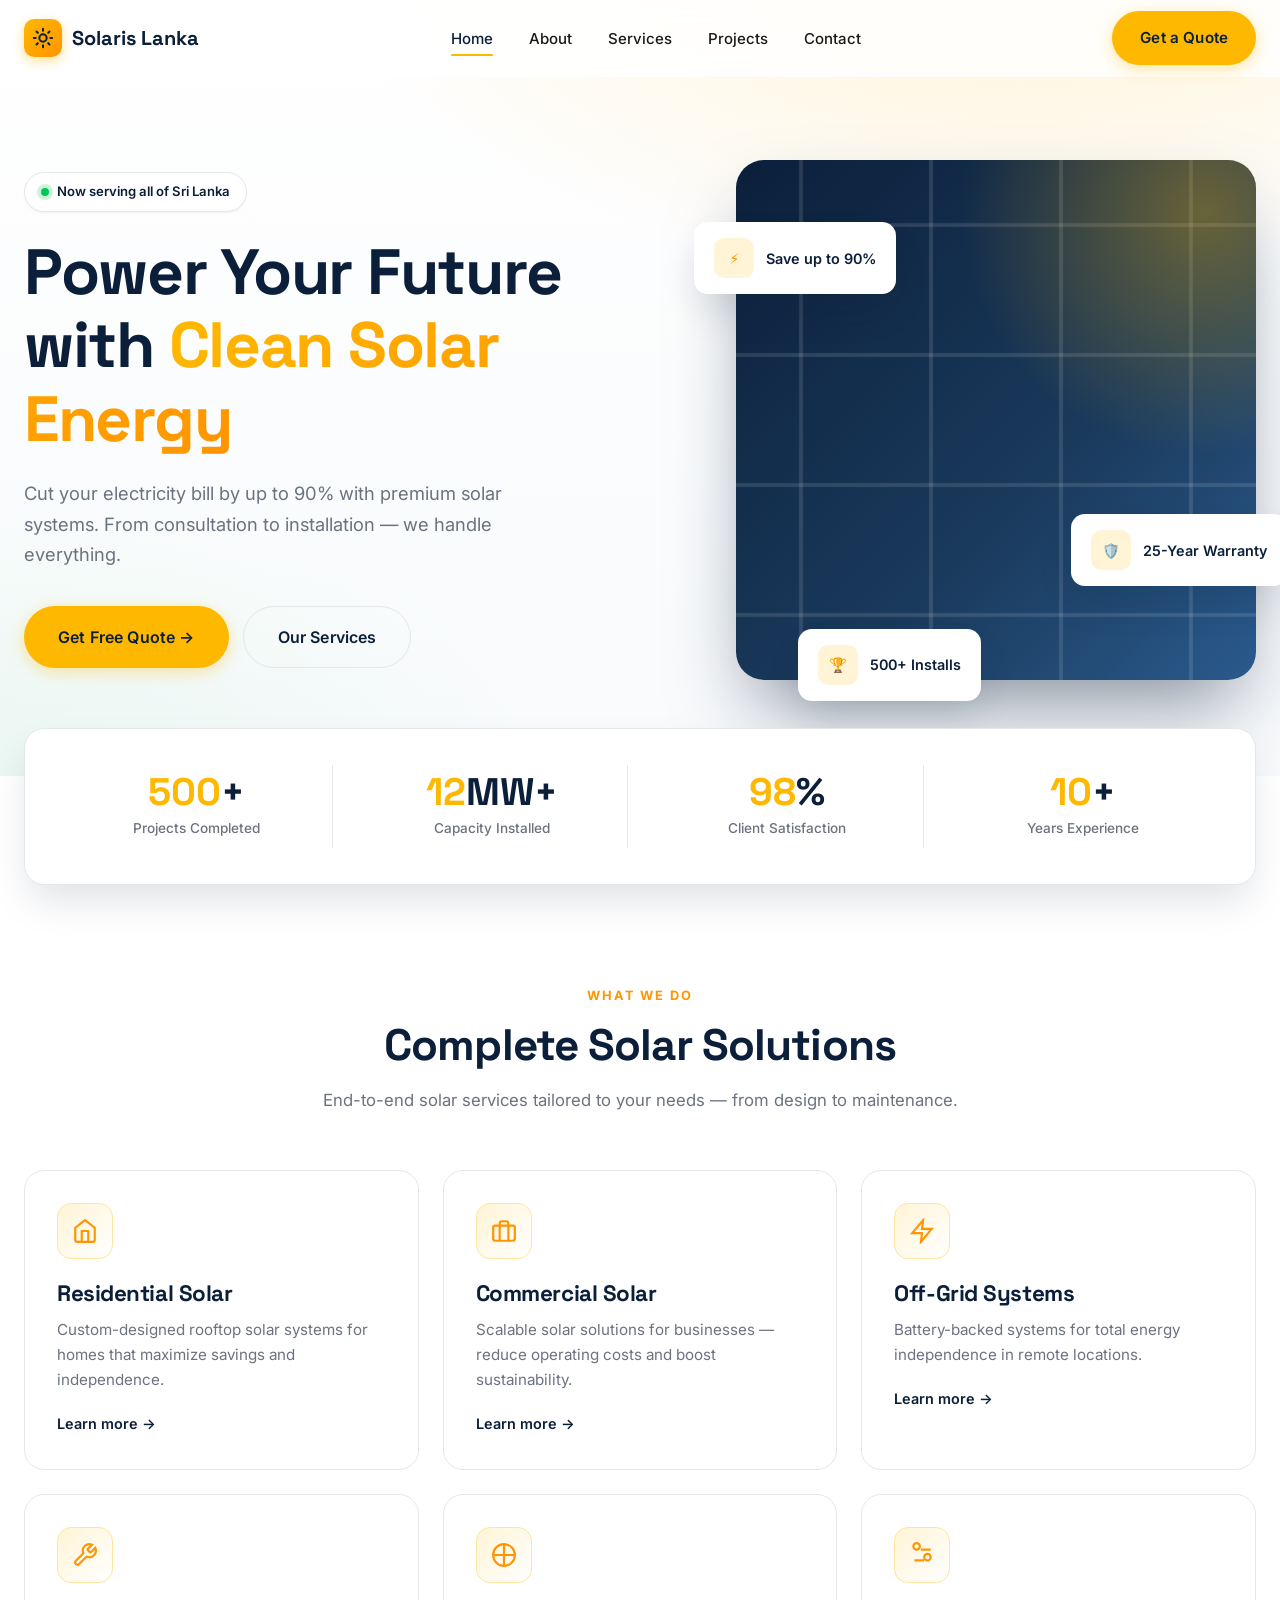
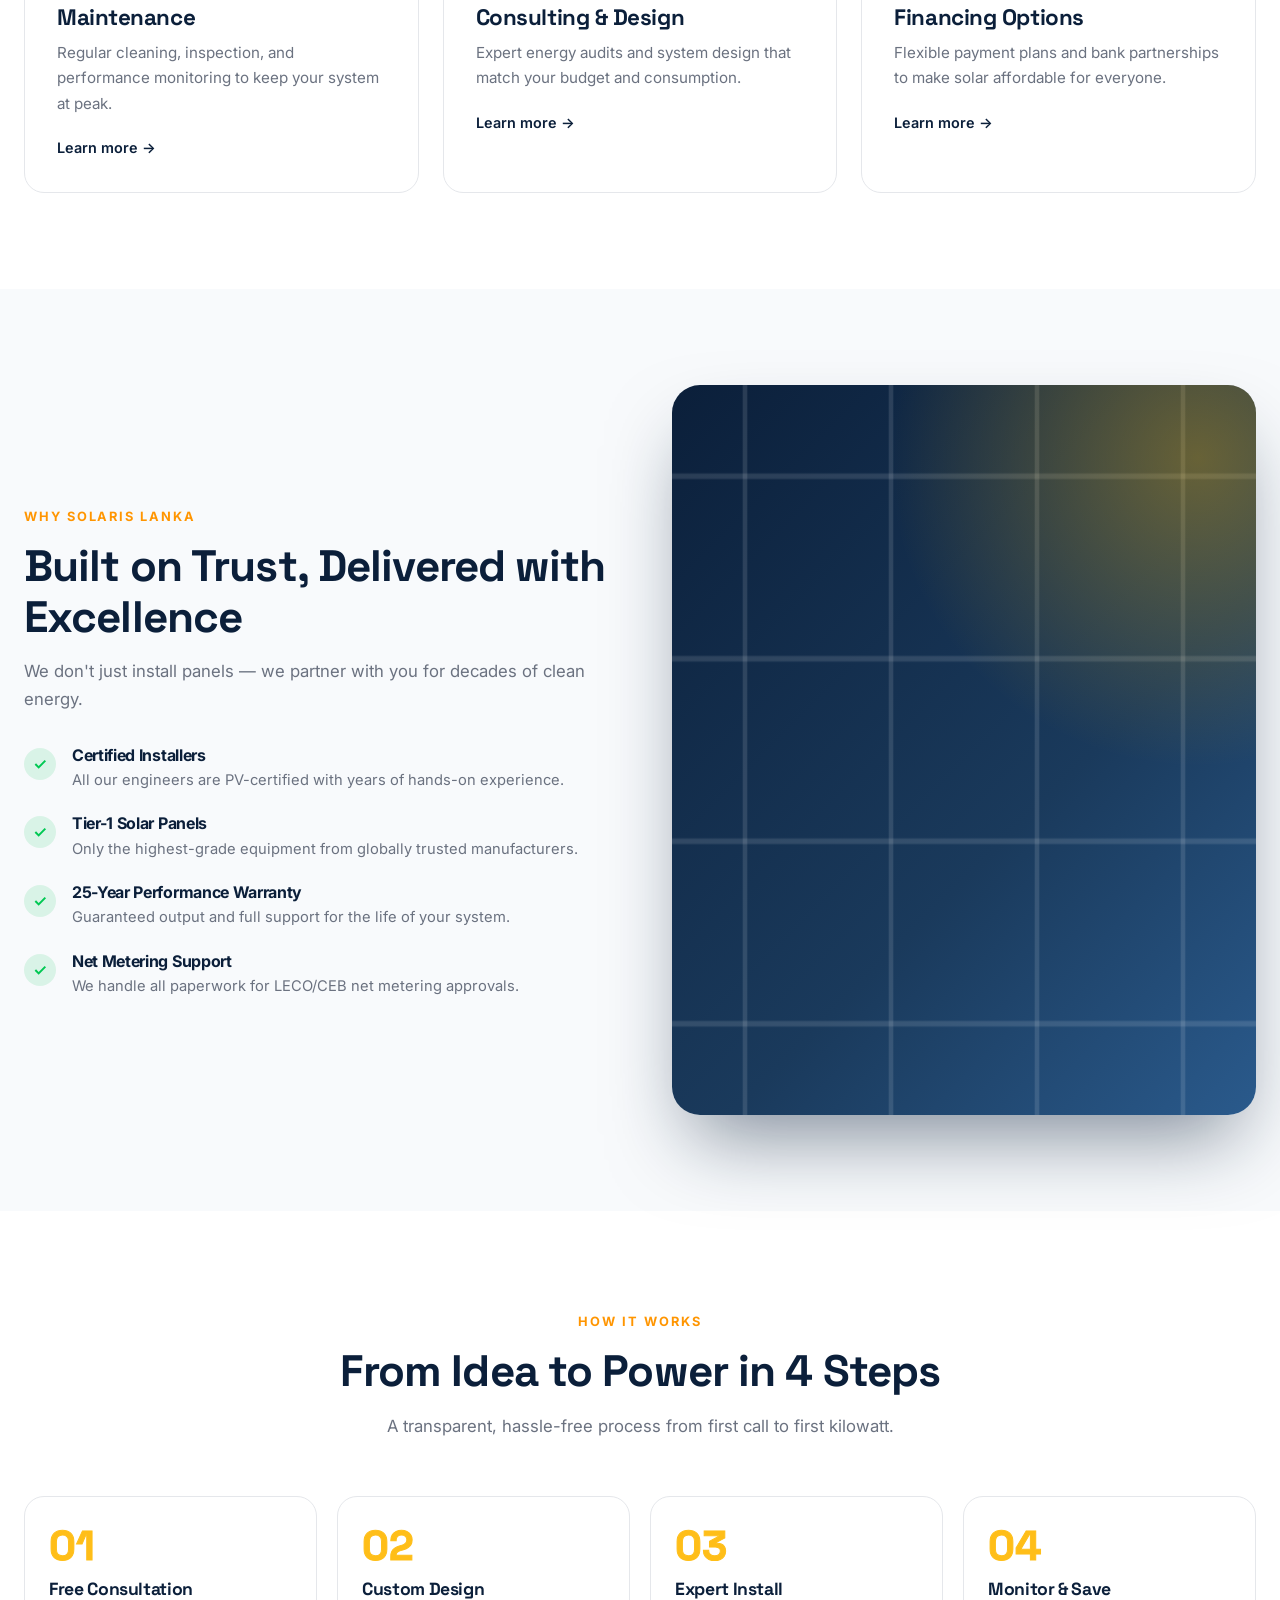
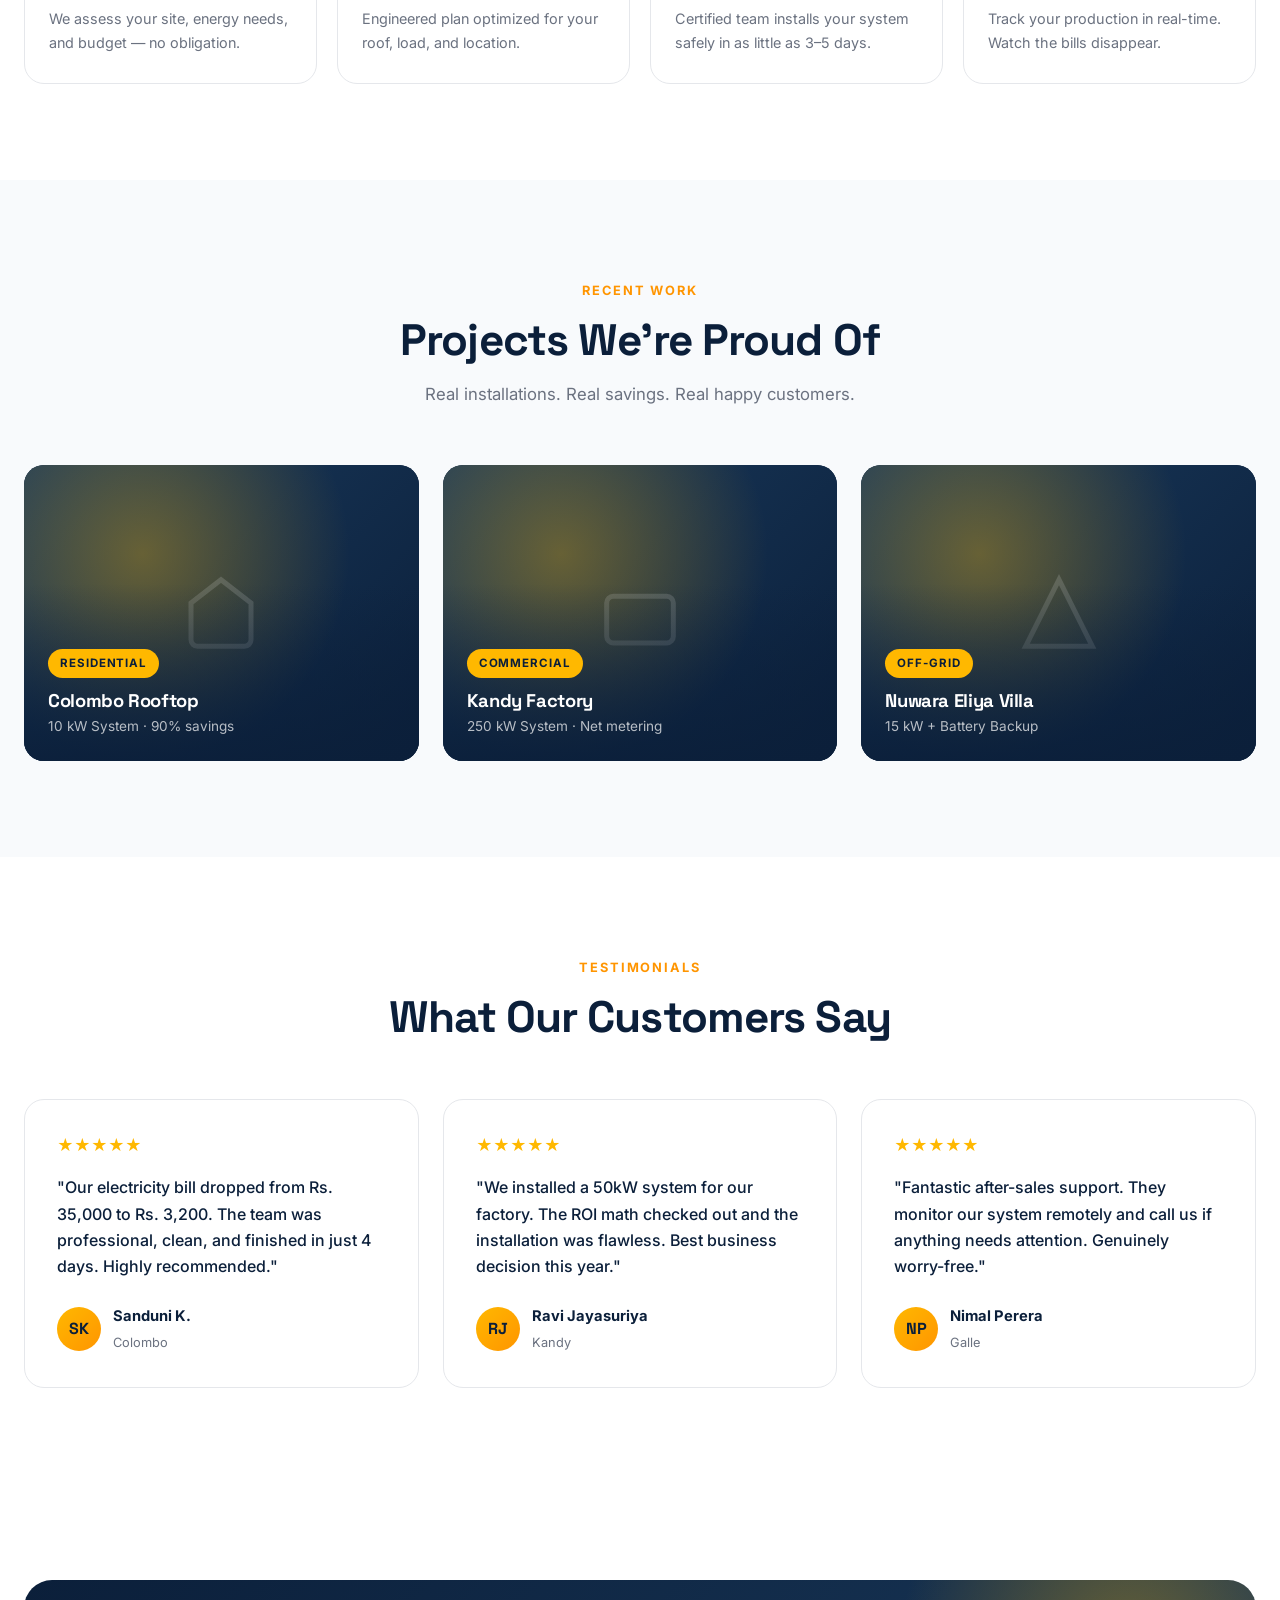
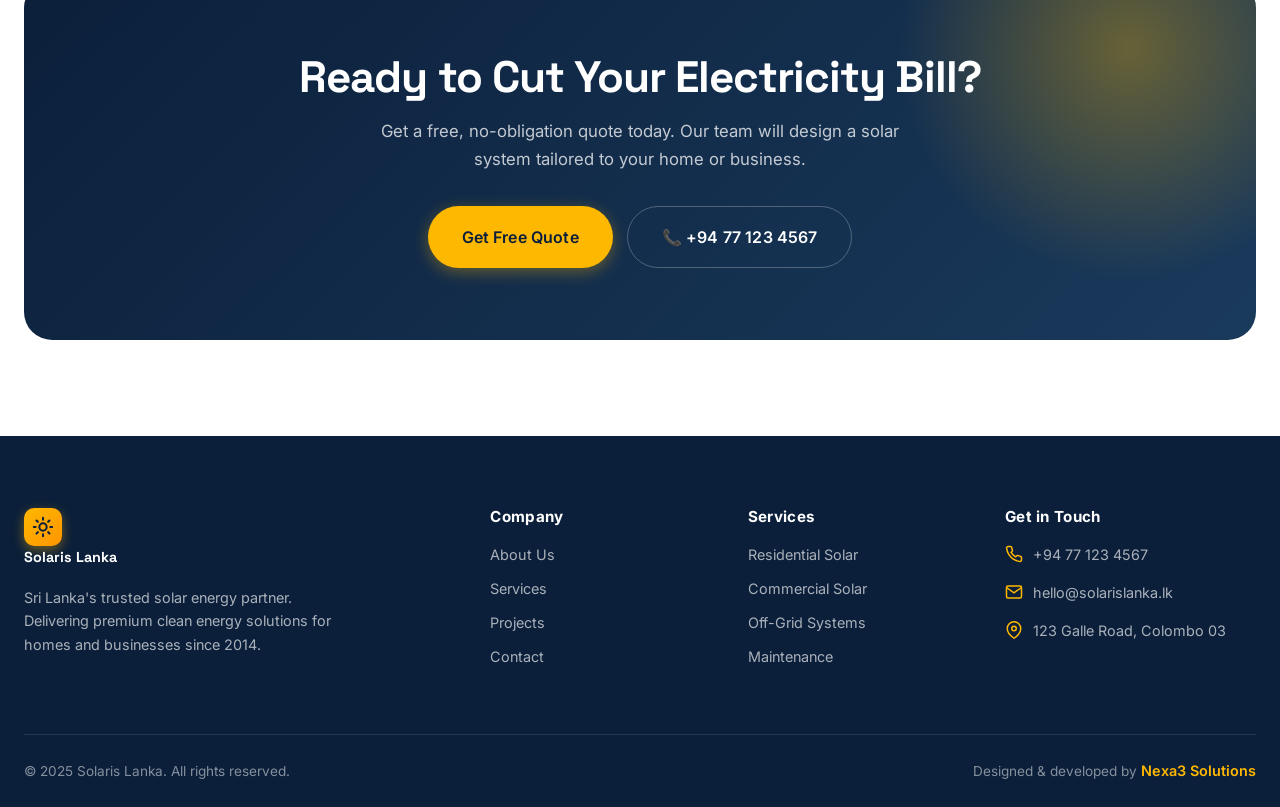
==== index.html @ 25c6c263 "Solar company website - Nexa3 Solutions" ====
<!DOCTYPE html>
<html lang="en">
<head>
  <meta charset="UTF-8" />
  <meta name="viewport" content="width=device-width, initial-scale=1.0" />
  <title>Solaris Lanka — Power Your Future with Solar Energy</title>
  <meta name="description" content="Sri Lanka's trusted solar energy partner. Premium solar installations for homes and businesses." />
  <link rel="preconnect" href="https://fonts.googleapis.com">
  <link rel="preconnect" href="https://fonts.gstatic.com" crossorigin>
  <link href="https://fonts.googleapis.com/css2?family=Inter:wght@400;500;600;700&family=Space+Grotesk:wght@500;600;700&display=swap" rel="stylesheet">
  <link rel="stylesheet" href="assets/style.css" />
</head>
<body>

<!-- ===== HEADER ===== -->
<header class="header">
  <div class="container nav">
    <a href="index.html" class="logo">
      <span class="logo-mark">
        <svg viewBox="0 0 24 24" fill="none" stroke="currentColor" stroke-width="2.2" stroke-linecap="round"><circle cx="12" cy="12" r="4"/><path d="M12 2v2M12 20v2M4.93 4.93l1.41 1.41M17.66 17.66l1.41 1.41M2 12h2M20 12h2M4.93 19.07l1.41-1.41M17.66 6.34l1.41-1.41"/></svg>
      </span>
      Solaris Lanka
    </a>
    <ul class="nav-links">
      <li><a href="index.html" class="active">Home</a></li>
      <li><a href="about.html">About</a></li>
      <li><a href="services.html">Services</a></li>
      <li><a href="projects.html">Projects</a></li>
      <li><a href="contact.html">Contact</a></li>
    </ul>
    <div class="nav-cta">
      <a href="contact.html" class="btn btn-primary">Get a Quote</a>
      <button class="menu-toggle" aria-label="Menu"><span></span></button>
    </div>
  </div>
</header>

<!-- ===== HERO ===== -->
<section class="hero">
  <div class="container hero-grid">
    <div>
      <div class="hero-badge"><span class="dot"></span> Now serving all of Sri Lanka</div>
      <h1>Power Your Future with <span class="highlight">Clean Solar Energy</span></h1>
      <p class="lead">Cut your electricity bill by up to 90% with premium solar systems. From consultation to installation — we handle everything.</p>
      <div class="hero-actions">
        <a href="contact.html" class="btn btn-primary btn-lg">Get Free Quote →</a>
        <a href="services.html" class="btn btn-outline btn-lg">Our Services</a>
      </div>
    </div>
    <div class="hero-visual">
      <div class="solar-panel"></div>
      <div class="hero-float hero-float-1">
        <div class="icon">⚡</div>
        <div>Save up to 90%</div>
      </div>
      <div class="hero-float hero-float-2">
        <div class="icon">🛡️</div>
        <div>25-Year Warranty</div>
      </div>
      <div class="hero-float hero-float-3">
        <div class="icon">🏆</div>
        <div>500+ Installs</div>
      </div>
    </div>
  </div>
</section>

<!-- ===== STATS ===== -->
<section class="container">
  <div class="stats-strip">
    <div class="stat"><div class="stat-num"><span data-count="500">0</span>+</div><div class="stat-label">Projects Completed</div></div>
    <div class="stat"><div class="stat-num"><span data-count="12">0</span>MW+</div><div class="stat-label">Capacity Installed</div></div>
    <div class="stat"><div class="stat-num"><span data-count="98">0</span>%</div><div class="stat-label">Client Satisfaction</div></div>
    <div class="stat"><div class="stat-num"><span data-count="10">0</span>+</div><div class="stat-label">Years Experience</div></div>
  </div>
</section>

<!-- ===== SERVICES ===== -->
<section class="section">
  <div class="container">
    <div class="section-head reveal">
      <div class="eyebrow">What We Do</div>
      <h2>Complete Solar Solutions</h2>
      <p>End-to-end solar services tailored to your needs — from design to maintenance.</p>
    </div>
    <div class="grid-3">
      <div class="card reveal">
        <div class="card-icon"><svg viewBox="0 0 24 24" fill="none" stroke="currentColor" stroke-width="2"><path d="M3 9l9-7 9 7v11a2 2 0 01-2 2H5a2 2 0 01-2-2z"/><path d="M9 22V12h6v10"/></svg></div>
        <h3>Residential Solar</h3>
        <p>Custom-designed rooftop solar systems for homes that maximize savings and independence.</p>
        <a href="services.html" class="card-link">Learn more →</a>
      </div>
      <div class="card reveal">
        <div class="card-icon"><svg viewBox="0 0 24 24" fill="none" stroke="currentColor" stroke-width="2"><rect x="2" y="7" width="20" height="14" rx="2"/><path d="M16 21V5a2 2 0 00-2-2h-4a2 2 0 00-2 2v16"/></svg></div>
        <h3>Commercial Solar</h3>
        <p>Scalable solar solutions for businesses — reduce operating costs and boost sustainability.</p>
        <a href="services.html" class="card-link">Learn more →</a>
      </div>
      <div class="card reveal">
        <div class="card-icon"><svg viewBox="0 0 24 24" fill="none" stroke="currentColor" stroke-width="2"><path d="M13 2L3 14h9l-1 8 10-12h-9l1-8z"/></svg></div>
        <h3>Off-Grid Systems</h3>
        <p>Battery-backed systems for total energy independence in remote locations.</p>
        <a href="services.html" class="card-link">Learn more →</a>
      </div>
      <div class="card reveal">
        <div class="card-icon"><svg viewBox="0 0 24 24" fill="none" stroke="currentColor" stroke-width="2"><path d="M14.7 6.3a1 1 0 000 1.4l1.6 1.6a1 1 0 001.4 0l3.77-3.77a6 6 0 01-7.94 7.94l-6.91 6.91a2.12 2.12 0 01-3-3l6.91-6.91a6 6 0 017.94-7.94l-3.76 3.76z"/></svg></div>
        <h3>Maintenance</h3>
        <p>Regular cleaning, inspection, and performance monitoring to keep your system at peak.</p>
        <a href="services.html" class="card-link">Learn more →</a>
      </div>
      <div class="card reveal">
        <div class="card-icon"><svg viewBox="0 0 24 24" fill="none" stroke="currentColor" stroke-width="2"><path d="M12 2v20M2 12h20"/><circle cx="12" cy="12" r="10"/></svg></div>
        <h3>Consulting & Design</h3>
        <p>Expert energy audits and system design that match your budget and consumption.</p>
        <a href="services.html" class="card-link">Learn more →</a>
      </div>
      <div class="card reveal">
        <div class="card-icon"><svg viewBox="0 0 24 24" fill="none" stroke="currentColor" stroke-width="2"><path d="M20 7h-9M14 17H5M17 17a3 3 0 100-6 3 3 0 000 6zM7 7a3 3 0 100-6 3 3 0 000 6z"/></svg></div>
        <h3>Financing Options</h3>
        <p>Flexible payment plans and bank partnerships to make solar affordable for everyone.</p>
        <a href="contact.html" class="card-link">Learn more →</a>
      </div>
    </div>
  </div>
</section>

<!-- ===== WHY US ===== -->
<section class="section section-alt">
  <div class="container feature-split">
    <div class="reveal">
      <div class="eyebrow">Why Solaris Lanka</div>
      <h2>Built on Trust, Delivered with Excellence</h2>
      <p style="margin-top:16px; font-size:1.05rem;">We don't just install panels — we partner with you for decades of clean energy.</p>
      <div class="feature-list">
        <div class="feature-item">
          <div class="feature-check"><svg viewBox="0 0 24 24" fill="none" stroke="currentColor" stroke-width="3"><path d="M5 12l5 5L20 7"/></svg></div>
          <div><h4>Certified Installers</h4><p>All our engineers are PV-certified with years of hands-on experience.</p></div>
        </div>
        <div class="feature-item">
          <div class="feature-check"><svg viewBox="0 0 24 24" fill="none" stroke="currentColor" stroke-width="3"><path d="M5 12l5 5L20 7"/></svg></div>
          <div><h4>Tier-1 Solar Panels</h4><p>Only the highest-grade equipment from globally trusted manufacturers.</p></div>
        </div>
        <div class="feature-item">
          <div class="feature-check"><svg viewBox="0 0 24 24" fill="none" stroke="currentColor" stroke-width="3"><path d="M5 12l5 5L20 7"/></svg></div>
          <div><h4>25-Year Performance Warranty</h4><p>Guaranteed output and full support for the life of your system.</p></div>
        </div>
        <div class="feature-item">
          <div class="feature-check"><svg viewBox="0 0 24 24" fill="none" stroke="currentColor" stroke-width="3"><path d="M5 12l5 5L20 7"/></svg></div>
          <div><h4>Net Metering Support</h4><p>We handle all paperwork for LECO/CEB net metering approvals.</p></div>
        </div>
      </div>
    </div>
    <div class="reveal">
      <div class="solar-panel" style="aspect-ratio:4/5; position:relative;"></div>
    </div>
  </div>
</section>

<!-- ===== PROCESS ===== -->
<section class="section">
  <div class="container">
    <div class="section-head reveal">
      <div class="eyebrow">How It Works</div>
      <h2>From Idea to Power in 4 Steps</h2>
      <p>A transparent, hassle-free process from first call to first kilowatt.</p>
    </div>
    <div class="process-grid">
      <div class="process-step reveal"><div class="step-num">01</div><h3>Free Consultation</h3><p>We assess your site, energy needs, and budget — no obligation.</p></div>
      <div class="process-step reveal"><div class="step-num">02</div><h3>Custom Design</h3><p>Engineered plan optimized for your roof, load, and location.</p></div>
      <div class="process-step reveal"><div class="step-num">03</div><h3>Expert Install</h3><p>Certified team installs your system safely in as little as 3–5 days.</p></div>
      <div class="process-step reveal"><div class="step-num">04</div><h3>Monitor & Save</h3><p>Track your production in real-time. Watch the bills disappear.</p></div>
    </div>
  </div>
</section>

<!-- ===== PROJECTS PREVIEW ===== -->
<section class="section section-alt">
  <div class="container">
    <div class="section-head reveal">
      <div class="eyebrow">Recent Work</div>
      <h2>Projects We're Proud Of</h2>
      <p>Real installations. Real savings. Real happy customers.</p>
    </div>
    <div class="grid-3">
      <a href="projects.html" class="project-card reveal">
        <div class="project-img"><svg viewBox="0 0 24 24" fill="none" stroke="currentColor" stroke-width="1.5"><path d="M3 9l9-7 9 7v11a2 2 0 01-2 2H5a2 2 0 01-2-2z"/></svg></div>
        <div class="project-overlay"><span class="project-tag">Residential</span><h3>Colombo Rooftop</h3><p>10 kW System · 90% savings</p></div>
      </a>
      <a href="projects.html" class="project-card reveal">
        <div class="project-img"><svg viewBox="0 0 24 24" fill="none" stroke="currentColor" stroke-width="1.5"><rect x="2" y="7" width="20" height="14" rx="2"/></svg></div>
        <div class="project-overlay"><span class="project-tag">Commercial</span><h3>Kandy Factory</h3><p>250 kW System · Net metering</p></div>
      </a>
      <a href="projects.html" class="project-card reveal">
        <div class="project-img"><svg viewBox="0 0 24 24" fill="none" stroke="currentColor" stroke-width="1.5"><path d="M12 2L2 22h20L12 2z"/></svg></div>
        <div class="project-overlay"><span class="project-tag">Off-Grid</span><h3>Nuwara Eliya Villa</h3><p>15 kW + Battery Backup</p></div>
      </a>
    </div>
  </div>
</section>

<!-- ===== TESTIMONIALS ===== -->
<section class="section">
  <div class="container">
    <div class="section-head reveal">
      <div class="eyebrow">Testimonials</div>
      <h2>What Our Customers Say</h2>
    </div>
    <div class="testi-grid">
      <div class="testi reveal">
        <div class="stars">★★★★★</div>
        <p>"Our electricity bill dropped from Rs. 35,000 to Rs. 3,200. The team was professional, clean, and finished in just 4 days. Highly recommended."</p>
        <div class="testi-author"><div class="avatar">SK</div><div><strong>Sanduni K.</strong><span>Colombo</span></div></div>
      </div>
      <div class="testi reveal">
        <div class="stars">★★★★★</div>
        <p>"We installed a 50kW system for our factory. The ROI math checked out and the installation was flawless. Best business decision this year."</p>
        <div class="testi-author"><div class="avatar">RJ</div><div><strong>Ravi Jayasuriya</strong><span>Kandy</span></div></div>
      </div>
      <div class="testi reveal">
        <div class="stars">★★★★★</div>
        <p>"Fantastic after-sales support. They monitor our system remotely and call us if anything needs attention. Genuinely worry-free."</p>
        <div class="testi-author"><div class="avatar">NP</div><div><strong>Nimal Perera</strong><span>Galle</span></div></div>
      </div>
    </div>
  </div>
</section>

<!-- ===== CTA ===== -->
<section class="section">
  <div class="container">
    <div class="cta-banner reveal">
      <h2>Ready to Cut Your Electricity Bill?</h2>
      <p>Get a free, no-obligation quote today. Our team will design a solar system tailored to your home or business.</p>
      <div class="hero-actions">
        <a href="contact.html" class="btn btn-primary btn-lg">Get Free Quote</a>
        <a href="tel:+94771234567" class="btn btn-ghost btn-lg">📞 +94 77 123 4567</a>
      </div>
    </div>
  </div>
</section>

<!-- ===== FOOTER ===== -->
<footer class="footer">
  <div class="container">
    <div class="footer-grid">
      <div>
        <a href="index.html" class="logo">
          <span class="logo-mark"><svg viewBox="0 0 24 24" fill="none" stroke="currentColor" stroke-width="2.2" stroke-linecap="round"><circle cx="12" cy="12" r="4"/><path d="M12 2v2M12 20v2M4.93 4.93l1.41 1.41M17.66 17.66l1.41 1.41M2 12h2M20 12h2M4.93 19.07l1.41-1.41M17.66 6.34l1.41-1.41"/></svg></span>
          Solaris Lanka
        </a>
        <p class="footer-about">Sri Lanka's trusted solar energy partner. Delivering premium clean energy solutions for homes and businesses since 2014.</p>
      </div>
      <div>
        <h4>Company</h4>
        <a href="about.html">About Us</a>
        <a href="services.html">Services</a>
        <a href="projects.html">Projects</a>
        <a href="contact.html">Contact</a>
      </div>
      <div>
        <h4>Services</h4>
        <a href="services.html">Residential Solar</a>
        <a href="services.html">Commercial Solar</a>
        <a href="services.html">Off-Grid Systems</a>
        <a href="services.html">Maintenance</a>
      </div>
      <div>
        <h4>Get in Touch</h4>
        <ul class="footer-contact">
          <li><svg viewBox="0 0 24 24" fill="none" stroke="currentColor" stroke-width="2"><path d="M22 16.92v3a2 2 0 01-2.18 2 19.79 19.79 0 01-8.63-3.07 19.5 19.5 0 01-6-6 19.79 19.79 0 01-3.07-8.67A2 2 0 014.11 2h3a2 2 0 012 1.72 12.84 12.84 0 00.7 2.81 2 2 0 01-.45 2.11L8.09 9.91a16 16 0 006 6l1.27-1.27a2 2 0 012.11-.45 12.84 12.84 0 002.81.7A2 2 0 0122 16.92z"/></svg> +94 77 123 4567</li>
          <li><svg viewBox="0 0 24 24" fill="none" stroke="currentColor" stroke-width="2"><path d="M4 4h16c1.1 0 2 .9 2 2v12c0 1.1-.9 2-2 2H4c-1.1 0-2-.9-2-2V6c0-1.1.9-2 2-2z"/><path d="M22 6l-10 7L2 6"/></svg> hello@solarislanka.lk</li>
          <li><svg viewBox="0 0 24 24" fill="none" stroke="currentColor" stroke-width="2"><path d="M21 10c0 7-9 13-9 13s-9-6-9-13a9 9 0 0118 0z"/><circle cx="12" cy="10" r="3"/></svg> 123 Galle Road, Colombo 03</li>
        </ul>
      </div>
    </div>
    <div class="footer-bottom">
      <div>© 2025 Solaris Lanka. All rights reserved.</div>
      <div>Designed & developed by <a href="#" target="_blank" rel="noopener">Nexa3 Solutions</a></div>
    </div>
  </div>
</footer>

<script src="assets/script.js"></script>
</body>
</html>
---- assets/style.css ----
/* ========== RESET & TOKENS ========== */
*, *::before, *::after { box-sizing: border-box; margin: 0; padding: 0; }

:root{
  --primary:#0B1F3A; --primary-light:#1A3A5C; --primary-soft:#E6ECF5;
  --accent:#FFB800; --accent-hover:#FF9500; --accent-soft:#FFF4D6;
  --secondary:#00C853;
  --text:#1A1A1A; --text-muted:#6B7280;
  --bg:#FFFFFF; --bg-alt:#F8FAFC; --border:#E5E7EB;
  --shadow-sm:0 1px 2px rgba(0,0,0,.05);
  --shadow-md:0 4px 12px -2px rgba(11,31,58,.08);
  --shadow-lg:0 20px 40px -8px rgba(11,31,58,.15);
  --r-sm:8px; --r:14px; --r-lg:20px; --r-xl:28px;
  --max:1280px;
  --font-d:'Space Grotesk',system-ui,sans-serif;
  --font-b:'Inter',system-ui,sans-serif;
}

html{scroll-behavior:smooth;}
body{
  font-family:var(--font-b); color:var(--text); background:var(--bg);
  line-height:1.65; font-size:16px; -webkit-font-smoothing:antialiased;
  overflow-x:hidden;
}
img{max-width:100%; display:block;}
a{color:inherit; text-decoration:none;}
button{font-family:inherit; cursor:pointer; border:none; background:none;}

h1,h2,h3,h4{font-family:var(--font-d); line-height:1.15; font-weight:700; letter-spacing:-.02em; color:var(--primary);}
h1{font-size:clamp(2.25rem,5vw,4rem);}
h2{font-size:clamp(1.75rem,3.5vw,2.75rem);}
h3{font-size:clamp(1.15rem,2vw,1.4rem);}
p{color:var(--text-muted);}

.container{width:100%; max-width:var(--max); margin:0 auto; padding:0 24px;}
.section{padding:96px 0;}
.section-sm{padding:64px 0;}
.section-alt{background:var(--bg-alt);}

/* ========== BUTTONS ========== */
.btn{
  display:inline-flex; align-items:center; gap:8px;
  padding:14px 28px; border-radius:100px;
  font-weight:600; font-size:.95rem; letter-spacing:.01em;
  transition:all .25s ease; white-space:nowrap;
  font-family:var(--font-b);
}
.btn-primary{background:var(--accent); color:var(--primary); box-shadow:0 4px 16px rgba(255,184,0,.35);}
.btn-primary:hover{background:var(--accent-hover); transform:translateY(-2px); box-shadow:0 8px 24px rgba(255,149,0,.4);}
.btn-dark{background:var(--primary); color:#fff;}
.btn-dark:hover{background:var(--primary-light); transform:translateY(-2px);}
.btn-outline{background:transparent; color:var(--primary); border:1.5px solid var(--border);}
.btn-outline:hover{border-color:var(--primary); background:var(--primary-soft);}
.btn-ghost{color:#fff; border:1.5px solid rgba(255,255,255,.25);}
.btn-ghost:hover{background:rgba(255,255,255,.1); border-color:#fff;}
.btn-lg{padding:17px 34px; font-size:1rem;}
.btn-block{width:100%; justify-content:center;}

:focus-visible{outline:3px solid var(--accent); outline-offset:3px; border-radius:4px;}

/* ========== HEADER ========== */
.header{
  position:fixed; top:0; left:0; right:0; z-index:100;
  background:rgba(255,255,255,.85); backdrop-filter:blur(16px);
  border-bottom:1px solid transparent; transition:all .3s ease;
}
.header.scrolled{background:rgba(255,255,255,.95); border-bottom-color:var(--border); box-shadow:var(--shadow-sm);}
.nav{display:flex; align-items:center; justify-content:space-between; height:76px;}
.logo{display:flex; align-items:center; gap:10px; font-family:var(--font-d); font-weight:700; font-size:1.25rem; color:var(--primary);}
.logo-mark{
  width:38px; height:38px; border-radius:10px; display:grid; place-items:center;
  background:linear-gradient(135deg,var(--accent),var(--accent-hover));
  box-shadow:0 4px 12px rgba(255,184,0,.4);
}
.logo-mark svg{width:22px; height:22px; color:var(--primary);}
.nav-links{display:flex; align-items:center; gap:36px; list-style:none;}
.nav-links a{font-size:.94rem; font-weight:500; color:var(--text); transition:color .2s; position:relative; padding:6px 0;}
.nav-links a:hover, .nav-links a.active{color:var(--primary);}
.nav-links a.active::after{content:''; position:absolute; left:0; right:0; bottom:-2px; height:2px; background:var(--accent); border-radius:2px;}
.nav-cta{display:flex; align-items:center; gap:12px;}
.menu-toggle{display:none; width:44px; height:44px; border-radius:10px; background:var(--bg-alt); place-items:center;}
.menu-toggle span{display:block; width:20px; height:2px; background:var(--primary); position:relative; transition:.3s;}
.menu-toggle span::before, .menu-toggle span::after{content:''; position:absolute; left:0; width:20px; height:2px; background:var(--primary); transition:.3s;}
.menu-toggle span::before{top:-6px;} .menu-toggle span::after{top:6px;}
.menu-toggle.open span{background:transparent;}
.menu-toggle.open span::before{top:0; transform:rotate(45deg);}
.menu-toggle.open span::after{top:0; transform:rotate(-45deg);}

@media (max-width:1024px){
  .nav-links{
    position:fixed; top:76px; left:0; right:0;
    flex-direction:column; align-items:stretch; gap:0;
    background:#fff; padding:16px 24px 24px; border-bottom:1px solid var(--border);
    box-shadow:var(--shadow-md); transform:translateY(-150%); transition:transform .35s ease;
  }
  .nav-links.open{transform:translateY(0);}
  .nav-links a{padding:14px 0; border-bottom:1px solid var(--border); font-size:1rem;}
  .nav-links a.active::after{display:none;}
  .menu-toggle{display:grid;}
  .nav-cta .btn-dark{display:none;}
}

/* ========== HERO ========== */
.hero{
  position:relative; padding:160px 0 96px; overflow:hidden;
  background:radial-gradient(1200px 600px at 80% -10%, rgba(255,184,0,.18), transparent 60%),
             radial-gradient(900px 500px at 0% 100%, rgba(0,200,83,.06), transparent 60%),
             linear-gradient(180deg, #FFFFFF 0%, #F8FAFC 100%);
}
.hero-grid{display:grid; grid-template-columns:1.1fr .9fr; gap:64px; align-items:center;}
.hero-badge{
  display:inline-flex; align-items:center; gap:8px; padding:8px 16px;
  background:#fff; border:1px solid var(--border); border-radius:100px;
  font-size:.82rem; font-weight:600; color:var(--primary); box-shadow:var(--shadow-sm);
  margin-bottom:24px;
}
.hero-badge .dot{width:8px; height:8px; border-radius:50%; background:var(--secondary); box-shadow:0 0 0 4px rgba(0,200,83,.2);}
.hero h1{margin-bottom:22px;}
.hero h1 .highlight{
  background:linear-gradient(120deg,var(--accent) 0%,var(--accent-hover) 100%);
  -webkit-background-clip:text; background-clip:text; color:transparent;
}
.hero p.lead{font-size:1.15rem; max-width:540px; margin-bottom:36px;}
.hero-actions{display:flex; gap:14px; flex-wrap:wrap;}
.hero-visual{position:relative; aspect-ratio:1/1; max-width:520px; justify-self:end; width:100%;}
.solar-panel{
  position:absolute; inset:0; border-radius:var(--r-xl); overflow:hidden;
  background:linear-gradient(135deg,#0B1F3A 0%,#1A3A5C 60%,#2A5A8C 100%);
  box-shadow:0 40px 80px -20px rgba(11,31,58,.5);
}
.solar-panel::before{
  content:''; position:absolute; inset:0;
  background:
    linear-gradient(90deg, transparent 48%, rgba(255,255,255,.12) 49%, rgba(255,255,255,.12) 51%, transparent 52%),
    linear-gradient(0deg, transparent 48%, rgba(255,255,255,.12) 49%, rgba(255,255,255,.12) 51%, transparent 52%);
  background-size:25% 25%;
}
.solar-panel::after{
  content:''; position:absolute; top:-50%; right:-50%; width:120%; height:120%;
  background:radial-gradient(circle, rgba(255,184,0,.35) 0%, transparent 55%);
  animation:pulse 4s ease-in-out infinite;
}
@keyframes pulse{0%,100%{opacity:.6; transform:scale(1);} 50%{opacity:1; transform:scale(1.08);}}
.hero-float{
  position:absolute; background:#fff; border-radius:var(--r); padding:16px 20px;
  box-shadow:var(--shadow-lg); display:flex; align-items:center; gap:12px;
  font-size:.9rem; font-weight:600; color:var(--primary);
  animation:float 6s ease-in-out infinite;
}
.hero-float .icon{
  width:40px; height:40px; border-radius:10px; display:grid; place-items:center;
  background:var(--accent-soft); color:var(--accent-hover);
}
.hero-float-1{top:12%; left:-8%; animation-delay:0s;}
.hero-float-2{bottom:18%; right:-6%; animation-delay:1.5s;}
.hero-float-3{bottom:-4%; left:12%; animation-delay:3s;}
@keyframes float{0%,100%{transform:translateY(0);} 50%{transform:translateY(-12px);}}

@media (max-width:1024px){
  .hero{padding:130px 0 72px;}
  .hero-grid{grid-template-columns:1fr; gap:56px;}
  .hero-visual{max-width:440px; justify-self:center;}
  .hero-float-1{left:2%;} .hero-float-2{right:2%;}
}
@media (max-width:480px){
  .hero-float{padding:12px 14px; font-size:.8rem;}
  .hero-float .icon{width:32px; height:32px;}
  .hero-float-3{display:none;}
}

/* ========== STATS STRIP ========== */
.stats-strip{
  display:grid; grid-template-columns:repeat(4,1fr); gap:24px;
  padding:36px; background:#fff; border-radius:var(--r-lg);
  box-shadow:var(--shadow-lg); margin-top:-48px; position:relative; z-index:2;
  border:1px solid var(--border);
}
.stat{text-align:center; padding:8px; border-right:1px solid var(--border);}
.stat:last-child{border-right:none;}
.stat-num{
  font-family:var(--font-d); font-size:2.4rem; font-weight:700; color:var(--primary);
  line-height:1; margin-bottom:6px;
}
.stat-num span{color:var(--accent);}
.stat-label{font-size:.85rem; color:var(--text-muted); font-weight:500;}
@media (max-width:768px){
  .stats-strip{grid-template-columns:repeat(2,1fr); gap:16px; padding:24px;}
  .stat{border-right:none;}
  .stat-num{font-size:1.9rem;}
}

/* ========== SECTION HEAD ========== */
.section-head{max-width:640px; margin:0 auto 56px; text-align:center;}
.section-head.left{margin-left:0; text-align:left;}
.eyebrow{
  display:inline-block; font-size:.8rem; font-weight:700; letter-spacing:.15em;
  text-transform:uppercase; color:var(--accent-hover); margin-bottom:14px;
}
.section-head h2{margin-bottom:16px;}
.section-head p{font-size:1.05rem;}

/* ========== SERVICE CARDS ========== */
.grid-3{display:grid; grid-template-columns:repeat(3,1fr); gap:24px;}
.grid-2{display:grid; grid-template-columns:repeat(2,1fr); gap:24px;}
.grid-4{display:grid; grid-template-columns:repeat(4,1fr); gap:20px;}
@media (max-width:1024px){.grid-3,.grid-4{grid-template-columns:repeat(2,1fr);}}
@media (max-width:640px){.grid-3,.grid-4,.grid-2{grid-template-columns:1fr;}}

.card{
  background:#fff; border:1px solid var(--border); border-radius:var(--r-lg);
  padding:32px; transition:all .3s ease; position:relative; overflow:hidden;
}
.card:hover{transform:translateY(-6px); box-shadow:var(--shadow-lg); border-color:transparent;}
.card-icon{
  width:56px; height:56px; border-radius:14px; display:grid; place-items:center;
  background:linear-gradient(135deg,var(--accent-soft),#FFF); color:var(--accent-hover);
  margin-bottom:22px; border:1px solid #FFE5A0;
}
.card-icon svg{width:26px; height:26px;}
.card h3{margin-bottom:10px;}
.card p{font-size:.95rem;}
.card-link{
  display:inline-flex; align-items:center; gap:6px; margin-top:20px;
  font-weight:600; font-size:.9rem; color:var(--primary); transition:gap .2s;
}
.card:hover .card-link{gap:12px; color:var(--accent-hover);}

/* ========== WHY US / FEATURE LIST ========== */
.feature-split{display:grid; grid-template-columns:1fr 1fr; gap:64px; align-items:center;}
@media (max-width:900px){.feature-split{grid-template-columns:1fr; gap:40px;}}
.feature-list{display:flex; flex-direction:column; gap:22px; margin-top:32px;}
.feature-item{display:flex; gap:16px; align-items:flex-start;}
.feature-check{
  flex-shrink:0; width:32px; height:32px; border-radius:50%;
  display:grid; place-items:center; background:rgba(0,200,83,.12); color:var(--secondary);
  margin-top:2px;
}
.feature-check svg{width:16px; height:16px;}
.feature-item h4{font-family:var(--font-b); font-size:1rem; font-weight:700; margin-bottom:4px; color:var(--primary);}
.feature-item p{font-size:.92rem;}

/* ========== PROCESS ========== */
.process-grid{display:grid; grid-template-columns:repeat(4,1fr); gap:20px;}
@media (max-width:900px){.process-grid{grid-template-columns:repeat(2,1fr);}}
@media (max-width:520px){.process-grid{grid-template-columns:1fr;}}
.process-step{
  background:#fff; border:1px solid var(--border); border-radius:var(--r-lg);
  padding:28px 24px; position:relative;
}
.step-num{
  font-family:var(--font-d); font-size:2.6rem; font-weight:700;
  color:var(--accent); line-height:1; margin-bottom:12px;
  -webkit-text-stroke:1px var(--accent); opacity:.9;
}
.process-step h3{font-size:1.1rem; margin-bottom:8px;}
.process-step p{font-size:.9rem;}

/* ========== PROJECTS ========== */
.project-card{
  border-radius:var(--r-lg); overflow:hidden; position:relative;
  background:var(--primary); aspect-ratio:4/3; cursor:pointer;
  transition:transform .3s ease;
}
.project-card:hover{transform:translateY(-6px);}
.project-img{
  position:absolute; inset:0;
  background:linear-gradient(135deg,#1A3A5C 0%, #0B1F3A 100%);
  display:grid; place-items:center; transition:transform .5s ease;
}
.project-card:hover .project-img{transform:scale(1.06);}
.project-img::after{
  content:''; position:absolute; inset:0;
  background:radial-gradient(circle at 30% 30%, rgba(255,184,0,.35), transparent 60%);
}
.project-img svg{width:80px; height:80px; color:rgba(255,255,255,.15); z-index:1; position:relative;}
.project-overlay{
  position:absolute; inset:0; z-index:2;
  background:linear-gradient(180deg,transparent 40%, rgba(11,31,58,.9) 100%);
  padding:24px; display:flex; flex-direction:column; justify-content:flex-end;
  color:#fff;
}
.project-tag{
  display:inline-block; padding:5px 12px; background:var(--accent); color:var(--primary);
  font-size:.72rem; font-weight:700; border-radius:100px; text-transform:uppercase;
  letter-spacing:.08em; margin-bottom:12px; align-self:flex-start;
}
.project-overlay h3{color:#fff; font-size:1.15rem; margin-bottom:4px;}
.project-overlay p{color:rgba(255,255,255,.7); font-size:.85rem;}

/* ========== TESTIMONIALS ========== */
.testi-grid{display:grid; grid-template-columns:repeat(3,1fr); gap:24px;}
@media (max-width:900px){.testi-grid{grid-template-columns:1fr;}}
.testi{
  background:#fff; border:1px solid var(--border); border-radius:var(--r-lg);
  padding:32px;
}
.stars{display:flex; gap:3px; color:var(--accent); margin-bottom:16px;}
.stars svg{width:18px; height:18px;}
.testi p{color:var(--primary); font-size:1rem; margin-bottom:24px; font-weight:500;}
.testi-author{display:flex; align-items:center; gap:12px;}
.avatar{
  width:44px; height:44px; border-radius:50%;
  background:linear-gradient(135deg,var(--accent),var(--accent-hover));
  display:grid; place-items:center; color:var(--primary); font-weight:700; font-family:var(--font-d);
  flex-shrink:0;
}
.testi-author strong{display:block; color:var(--primary); font-size:.92rem;}
.testi-author span{font-size:.8rem; color:var(--text-muted);}

/* ========== CTA BANNER ========== */
.cta-banner{
  background:linear-gradient(135deg,var(--primary) 0%, var(--primary-light) 100%);
  border-radius:var(--r-xl); padding:72px 56px; text-align:center;
  position:relative; overflow:hidden;
}
.cta-banner::before{
  content:''; position:absolute; top:-50%; right:-10%; width:500px; height:500px;
  background:radial-gradient(circle, rgba(255,184,0,.35), transparent 65%);
  border-radius:50%;
}
.cta-banner > *{position:relative; z-index:1;}
.cta-banner h2{color:#fff; margin-bottom:16px;}
.cta-banner p{color:rgba(255,255,255,.75); max-width:560px; margin:0 auto 32px; font-size:1.05rem;}
.cta-banner .hero-actions{justify-content:center;}

@media (max-width:640px){.cta-banner{padding:48px 24px;}}

/* ========== FOOTER ========== */
.footer{background:var(--primary); color:#fff; padding:72px 0 0;}
.footer-grid{display:grid; grid-template-columns:2fr 1fr 1fr 1.2fr; gap:48px; padding-bottom:56px;}
@media (max-width:900px){.footer-grid{grid-template-columns:1fr 1fr; gap:40px;}}
@media (max-width:520px){.footer-grid{grid-template-columns:1fr;}}
.footer h4{color:#fff; font-family:var(--font-b); font-size:.95rem; font-weight:700; margin-bottom:18px; letter-spacing:.02em;}
.footer p, .footer a{color:rgba(255,255,255,.65); font-size:.9rem;}
.footer a{display:block; margin-bottom:10px; transition:color .2s;}
.footer a:hover{color:var(--accent);}
.footer .logo{color:#fff;}
.footer .logo-mark{background:linear-gradient(135deg,var(--accent),var(--accent-hover));}
.footer .logo-mark svg{color:var(--primary);}
.footer-about{max-width:320px; margin-top:16px;}
.footer-contact li{display:flex; align-items:flex-start; gap:10px; margin-bottom:14px; color:rgba(255,255,255,.65); font-size:.9rem; list-style:none;}
.footer-contact svg{width:18px; height:18px; color:var(--accent); flex-shrink:0; margin-top:2px;}
.footer-bottom{
  border-top:1px solid rgba(255,255,255,.1); padding:24px 0;
  display:flex; justify-content:space-between; align-items:center; flex-wrap:wrap; gap:12px;
  font-size:.85rem; color:rgba(255,255,255,.5);
}
.footer-bottom a{display:inline; color:var(--accent); font-weight:600; margin:0;}
.footer-bottom a:hover{color:var(--accent-hover);}

/* ========== PAGE HERO (inner pages) ========== */
.page-hero{
  padding:150px 0 72px; text-align:center;
  background:radial-gradient(800px 400px at 50% 0%, rgba(255,184,0,.15), transparent 60%),
             linear-gradient(180deg,#fff 0%,#F8FAFC 100%);
  border-bottom:1px solid var(--border);
}
.page-hero h1{margin-bottom:16px;}
.page-hero p{max-width:600px; margin:0 auto; font-size:1.05rem;}
.breadcrumb{display:flex; gap:8px; justify-content:center; font-size:.85rem; color:var(--text-muted); margin-bottom:20px;}
.breadcrumb a{color:var(--primary); font-weight:500;}
.breadcrumb a:hover{color:var(--accent-hover);}

/* ========== FORMS ========== */
.form-grid{display:grid; grid-template-columns:1fr 1fr; gap:20px;}
@media (max-width:640px){.form-grid{grid-template-columns:1fr;}}
.form-field{display:flex; flex-direction:column; gap:8px;}
.form-field.full{grid-column:1/-1;}
.form-field label{font-size:.88rem; font-weight:600; color:var(--primary);}
.form-field input, .form-field textarea, .form-field select{
  padding:14px 16px; border:1.5px solid var(--border); border-radius:12px;
  font-family:var(--font-b); font-size:.95rem; color:var(--text);
  background:#fff; transition:border-color .2s, box-shadow .2s; outline:none;
}
.form-field input:focus, .form-field textarea:focus, .form-field select:focus{
  border-color:var(--accent); box-shadow:0 0 0 4px rgba(255,184,0,.15);
}
.form-field textarea{resize:vertical; min-height:130px;}
.form-field.error input, .form-field.error textarea, .form-field.error select{border-color:#EF4444; box-shadow:0 0 0 4px rgba(239,68,68,.1);}
.error-msg{color:#EF4444; font-size:.8rem; display:none;}
.form-field.error .error-msg{display:block;}

/* ========== CONTACT INFO CARDS ========== */
.info-card{
  display:flex; gap:16px; padding:24px; background:#fff; border:1px solid var(--border);
  border-radius:var(--r); transition:all .25s;
}
.info-card:hover{border-color:var(--accent); box-shadow:var(--shadow-md);}
.info-card .icon{
  width:48px; height:48px; border-radius:12px; flex-shrink:0;
  background:var(--accent-soft); color:var(--accent-hover); display:grid; place-items:center;
}
.info-card h4{font-family:var(--font-b); font-size:.85rem; text-transform:uppercase; letter-spacing:.08em; color:var(--text-muted); margin-bottom:4px;}
.info-card p, .info-card a{color:var(--primary); font-weight:600; font-size:1rem; display:block;}

/* ========== REVEAL ANIMATION ========== */
.reveal{opacity:0; transform:translateY(30px); transition:opacity .7s ease, transform .7s ease;}
.reveal.in{opacity:1; transform:translateY(0);}

/* ========== FILTER TABS ========== */
.filter-tabs{display:flex; gap:10px; flex-wrap:wrap; justify-content:center; margin-bottom:48px;}
.filter-tab{
  padding:10px 20px; border-radius:100px; border:1.5px solid var(--border);
  background:#fff; font-size:.88rem; font-weight:600; color:var(--text-muted);
  transition:all .2s;
}
.filter-tab:hover{border-color:var(--primary); color:var(--primary);}
.filter-tab.active{background:var(--primary); border-color:var(--primary); color:#fff;}

/* ========== UTIL ========== */
.text-center{text-align:center;}
.mt-32{margin-top:32px;}
.mb-24{margin-bottom:24px;}
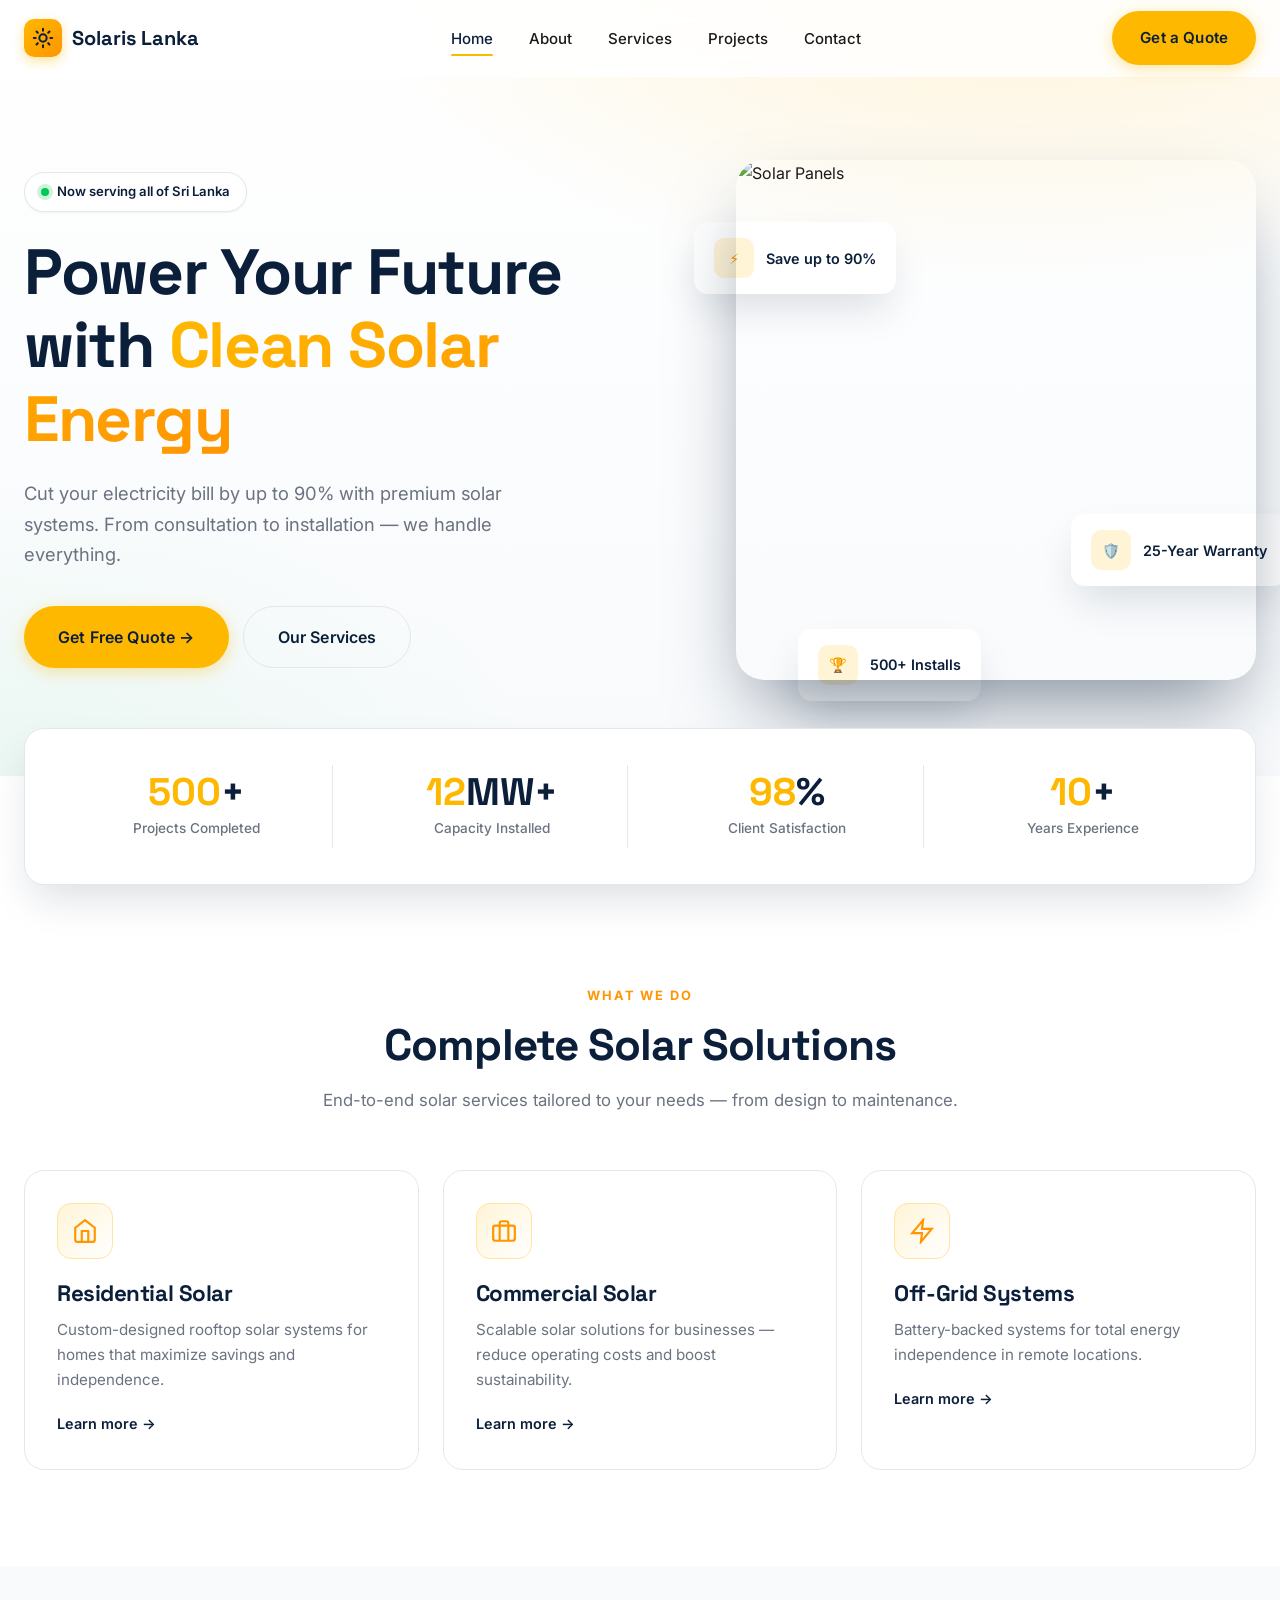
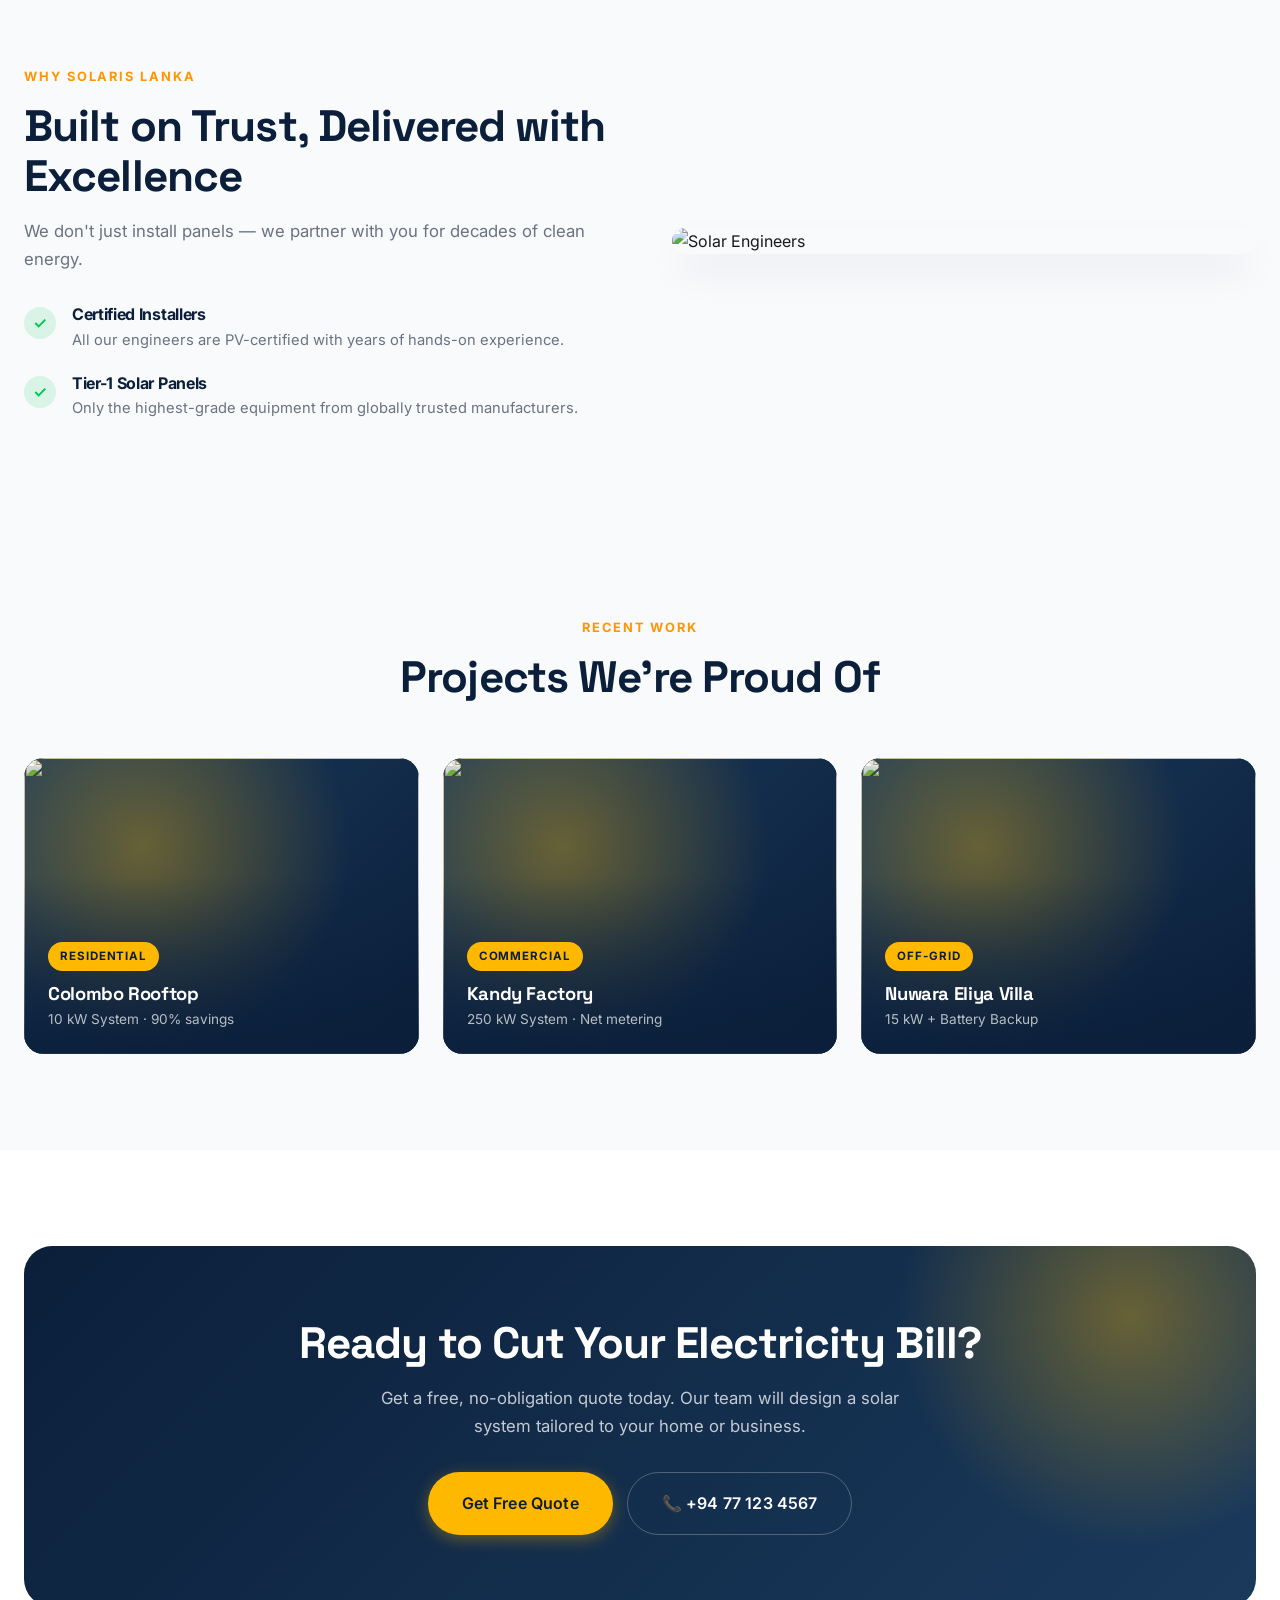
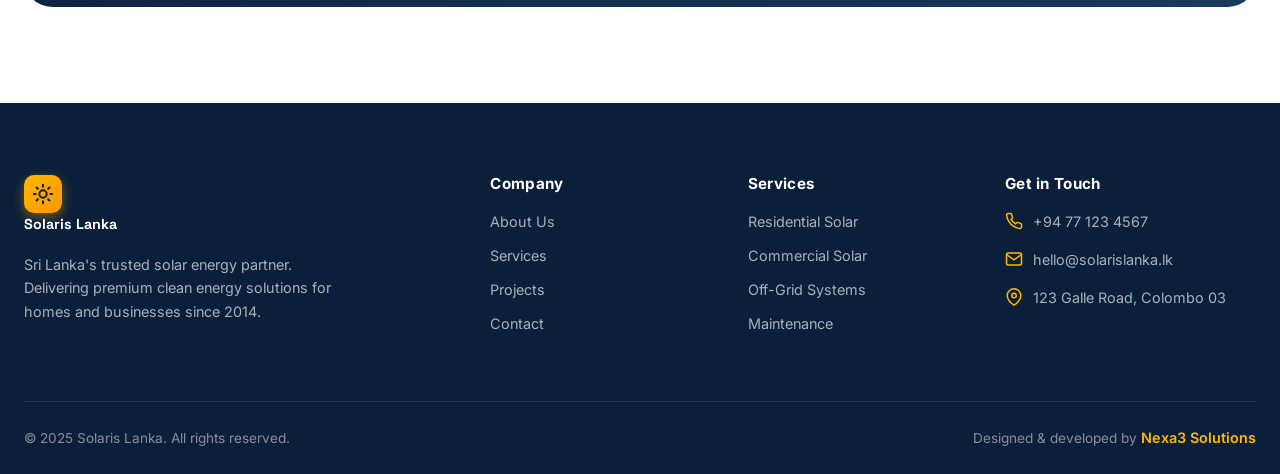
==== commit 76f62317: "Added images to website" ====
--- a/index.html
+++ b/index.html
@@ -4,7 +4,6 @@
   <meta charset="UTF-8" />
   <meta name="viewport" content="width=device-width, initial-scale=1.0" />
   <title>Solaris Lanka — Power Your Future with Solar Energy</title>
-  <meta name="description" content="Sri Lanka's trusted solar energy partner. Premium solar installations for homes and businesses." />
   <link rel="preconnect" href="https://fonts.googleapis.com">
   <link rel="preconnect" href="https://fonts.gstatic.com" crossorigin>
   <link href="https://fonts.googleapis.com/css2?family=Inter:wght@400;500;600;700&family=Space+Grotesk:wght@500;600;700&display=swap" rel="stylesheet">
@@ -12,7 +11,6 @@
 </head>
 <body>
 
-<!-- ===== HEADER ===== -->
 <header class="header">
   <div class="container nav">
     <a href="index.html" class="logo">
@@ -35,7 +33,6 @@
   </div>
 </header>
 
-<!-- ===== HERO ===== -->
 <section class="hero">
   <div class="container hero-grid">
     <div>
@@ -48,7 +45,11 @@
       </div>
     </div>
     <div class="hero-visual">
-      <div class="solar-panel"></div>
+      <!-- පින්තූරය මෙතන -->
+      <img src="https://images.unsplash.com/photo-1509391366360-2e959784a276?q=80&w=1000&auto=format&fit=crop" 
+           alt="Solar Panels" 
+           style="width:100%; height:100%; object-fit:cover; border-radius:28px; box-shadow:0 40px 80px -20px rgba(11,31,58,.5); position:relative; z-index:1;">
+      
       <div class="hero-float hero-float-1">
         <div class="icon">⚡</div>
         <div>Save up to 90%</div>
@@ -65,7 +66,6 @@
   </div>
 </section>
 
-<!-- ===== STATS ===== -->
 <section class="container">
   <div class="stats-strip">
     <div class="stat"><div class="stat-num"><span data-count="500">0</span>+</div><div class="stat-label">Projects Completed</div></div>
@@ -75,7 +75,6 @@
   </div>
 </section>
 
-<!-- ===== SERVICES ===== -->
 <section class="section">
   <div class="container">
     <div class="section-head reveal">
@@ -102,29 +101,10 @@
         <p>Battery-backed systems for total energy independence in remote locations.</p>
         <a href="services.html" class="card-link">Learn more →</a>
       </div>
-      <div class="card reveal">
-        <div class="card-icon"><svg viewBox="0 0 24 24" fill="none" stroke="currentColor" stroke-width="2"><path d="M14.7 6.3a1 1 0 000 1.4l1.6 1.6a1 1 0 001.4 0l3.77-3.77a6 6 0 01-7.94 7.94l-6.91 6.91a2.12 2.12 0 01-3-3l6.91-6.91a6 6 0 017.94-7.94l-3.76 3.76z"/></svg></div>
-        <h3>Maintenance</h3>
-        <p>Regular cleaning, inspection, and performance monitoring to keep your system at peak.</p>
-        <a href="services.html" class="card-link">Learn more →</a>
-      </div>
-      <div class="card reveal">
-        <div class="card-icon"><svg viewBox="0 0 24 24" fill="none" stroke="currentColor" stroke-width="2"><path d="M12 2v20M2 12h20"/><circle cx="12" cy="12" r="10"/></svg></div>
-        <h3>Consulting & Design</h3>
-        <p>Expert energy audits and system design that match your budget and consumption.</p>
-        <a href="services.html" class="card-link">Learn more →</a>
-      </div>
-      <div class="card reveal">
-        <div class="card-icon"><svg viewBox="0 0 24 24" fill="none" stroke="currentColor" stroke-width="2"><path d="M20 7h-9M14 17H5M17 17a3 3 0 100-6 3 3 0 000 6zM7 7a3 3 0 100-6 3 3 0 000 6z"/></svg></div>
-        <h3>Financing Options</h3>
-        <p>Flexible payment plans and bank partnerships to make solar affordable for everyone.</p>
-        <a href="contact.html" class="card-link">Learn more →</a>
-      </div>
-    </div>
-  </div>
-</section>
-
-<!-- ===== WHY US ===== -->
+    </div>
+  </div>
+</section>
+
 <section class="section section-alt">
   <div class="container feature-split">
     <div class="reveal">
@@ -140,92 +120,46 @@
           <div class="feature-check"><svg viewBox="0 0 24 24" fill="none" stroke="currentColor" stroke-width="3"><path d="M5 12l5 5L20 7"/></svg></div>
           <div><h4>Tier-1 Solar Panels</h4><p>Only the highest-grade equipment from globally trusted manufacturers.</p></div>
         </div>
-        <div class="feature-item">
-          <div class="feature-check"><svg viewBox="0 0 24 24" fill="none" stroke="currentColor" stroke-width="3"><path d="M5 12l5 5L20 7"/></svg></div>
-          <div><h4>25-Year Performance Warranty</h4><p>Guaranteed output and full support for the life of your system.</p></div>
-        </div>
-        <div class="feature-item">
-          <div class="feature-check"><svg viewBox="0 0 24 24" fill="none" stroke="currentColor" stroke-width="3"><path d="M5 12l5 5L20 7"/></svg></div>
-          <div><h4>Net Metering Support</h4><p>We handle all paperwork for LECO/CEB net metering approvals.</p></div>
-        </div>
       </div>
     </div>
     <div class="reveal">
-      <div class="solar-panel" style="aspect-ratio:4/5; position:relative;"></div>
-    </div>
-  </div>
-</section>
-
-<!-- ===== PROCESS ===== -->
-<section class="section">
-  <div class="container">
-    <div class="section-head reveal">
-      <div class="eyebrow">How It Works</div>
-      <h2>From Idea to Power in 4 Steps</h2>
-      <p>A transparent, hassle-free process from first call to first kilowatt.</p>
-    </div>
-    <div class="process-grid">
-      <div class="process-step reveal"><div class="step-num">01</div><h3>Free Consultation</h3><p>We assess your site, energy needs, and budget — no obligation.</p></div>
-      <div class="process-step reveal"><div class="step-num">02</div><h3>Custom Design</h3><p>Engineered plan optimized for your roof, load, and location.</p></div>
-      <div class="process-step reveal"><div class="step-num">03</div><h3>Expert Install</h3><p>Certified team installs your system safely in as little as 3–5 days.</p></div>
-      <div class="process-step reveal"><div class="step-num">04</div><h3>Monitor & Save</h3><p>Track your production in real-time. Watch the bills disappear.</p></div>
-    </div>
-  </div>
-</section>
-
-<!-- ===== PROJECTS PREVIEW ===== -->
+      <!-- පින්තූරය මෙතන -->
+      <img src="https://images.unsplash.com/photo-1611365892117-00d770df7eef?q=80&w=800&auto=format&fit=crop" 
+           alt="Solar Engineers" 
+           style="width:100%; height:100%; object-fit:cover; border-radius:28px; box-shadow:0 20px 40px -8px rgba(11,31,58,.15);">
+    </div>
+  </div>
+</section>
+
 <section class="section section-alt">
   <div class="container">
     <div class="section-head reveal">
       <div class="eyebrow">Recent Work</div>
       <h2>Projects We're Proud Of</h2>
-      <p>Real installations. Real savings. Real happy customers.</p>
     </div>
     <div class="grid-3">
       <a href="projects.html" class="project-card reveal">
-        <div class="project-img"><svg viewBox="0 0 24 24" fill="none" stroke="currentColor" stroke-width="1.5"><path d="M3 9l9-7 9 7v11a2 2 0 01-2 2H5a2 2 0 01-2-2z"/></svg></div>
+        <div class="project-img">
+          <img src="https://images.unsplash.com/photo-1592833159155-c62df1b65634?q=80&w=800&auto=format&fit=crop" style="width:100%; height:100%; object-fit:cover;">
+        </div>
         <div class="project-overlay"><span class="project-tag">Residential</span><h3>Colombo Rooftop</h3><p>10 kW System · 90% savings</p></div>
       </a>
       <a href="projects.html" class="project-card reveal">
-        <div class="project-img"><svg viewBox="0 0 24 24" fill="none" stroke="currentColor" stroke-width="1.5"><rect x="2" y="7" width="20" height="14" rx="2"/></svg></div>
+        <div class="project-img">
+          <img src="https://images.unsplash.com/photo-1613665813446-82a78c468a1d?q=80&w=800&auto=format&fit=crop" style="width:100%; height:100%; object-fit:cover;">
+        </div>
         <div class="project-overlay"><span class="project-tag">Commercial</span><h3>Kandy Factory</h3><p>250 kW System · Net metering</p></div>
       </a>
       <a href="projects.html" class="project-card reveal">
-        <div class="project-img"><svg viewBox="0 0 24 24" fill="none" stroke="currentColor" stroke-width="1.5"><path d="M12 2L2 22h20L12 2z"/></svg></div>
+        <div class="project-img">
+          <img src="https://images.unsplash.com/photo-1548613053-22087dd8edb8?q=80&w=800&auto=format&fit=crop" style="width:100%; height:100%; object-fit:cover;">
+        </div>
         <div class="project-overlay"><span class="project-tag">Off-Grid</span><h3>Nuwara Eliya Villa</h3><p>15 kW + Battery Backup</p></div>
       </a>
     </div>
   </div>
 </section>
 
-<!-- ===== TESTIMONIALS ===== -->
-<section class="section">
-  <div class="container">
-    <div class="section-head reveal">
-      <div class="eyebrow">Testimonials</div>
-      <h2>What Our Customers Say</h2>
-    </div>
-    <div class="testi-grid">
-      <div class="testi reveal">
-        <div class="stars">★★★★★</div>
-        <p>"Our electricity bill dropped from Rs. 35,000 to Rs. 3,200. The team was professional, clean, and finished in just 4 days. Highly recommended."</p>
-        <div class="testi-author"><div class="avatar">SK</div><div><strong>Sanduni K.</strong><span>Colombo</span></div></div>
-      </div>
-      <div class="testi reveal">
-        <div class="stars">★★★★★</div>
-        <p>"We installed a 50kW system for our factory. The ROI math checked out and the installation was flawless. Best business decision this year."</p>
-        <div class="testi-author"><div class="avatar">RJ</div><div><strong>Ravi Jayasuriya</strong><span>Kandy</span></div></div>
-      </div>
-      <div class="testi reveal">
-        <div class="stars">★★★★★</div>
-        <p>"Fantastic after-sales support. They monitor our system remotely and call us if anything needs attention. Genuinely worry-free."</p>
-        <div class="testi-author"><div class="avatar">NP</div><div><strong>Nimal Perera</strong><span>Galle</span></div></div>
-      </div>
-    </div>
-  </div>
-</section>
-
-<!-- ===== CTA ===== -->
 <section class="section">
   <div class="container">
     <div class="cta-banner reveal">
@@ -239,7 +173,6 @@
   </div>
 </section>
 
-<!-- ===== FOOTER ===== -->
 <footer class="footer">
   <div class="container">
     <div class="footer-grid">
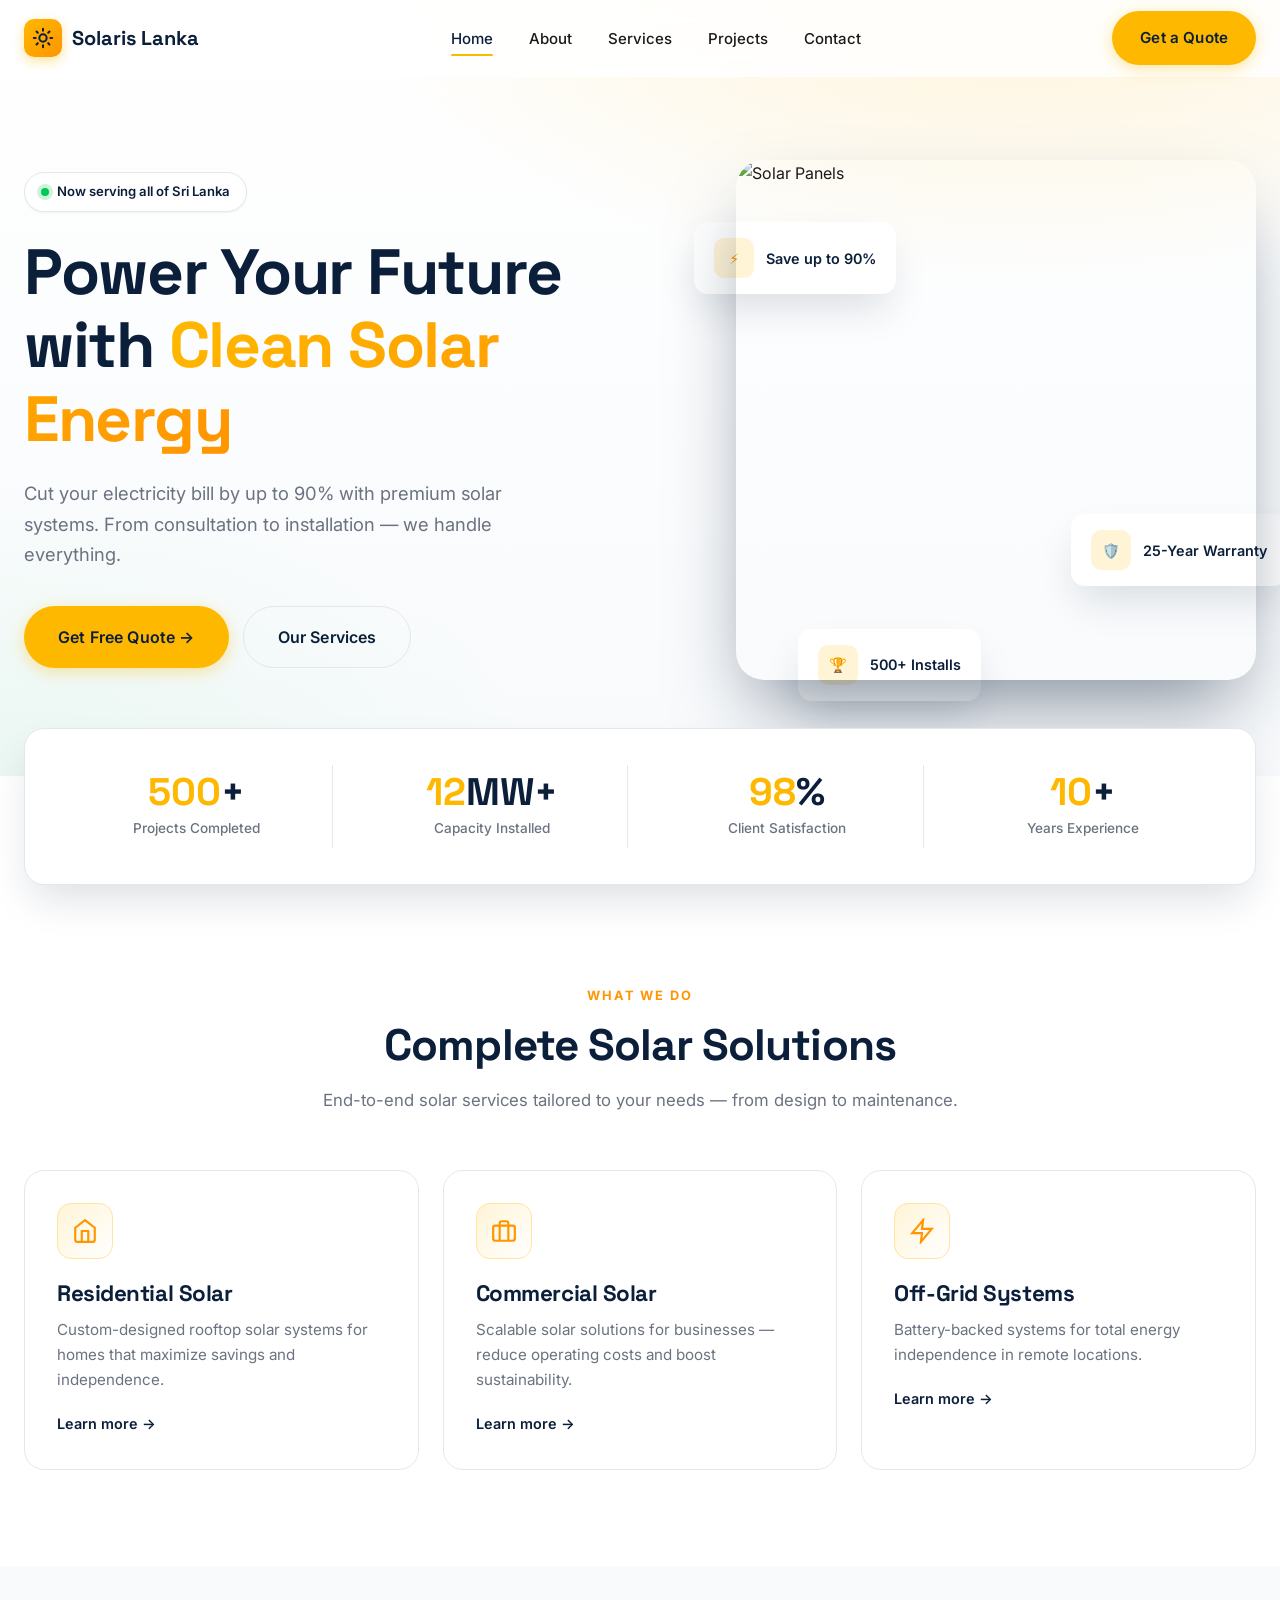
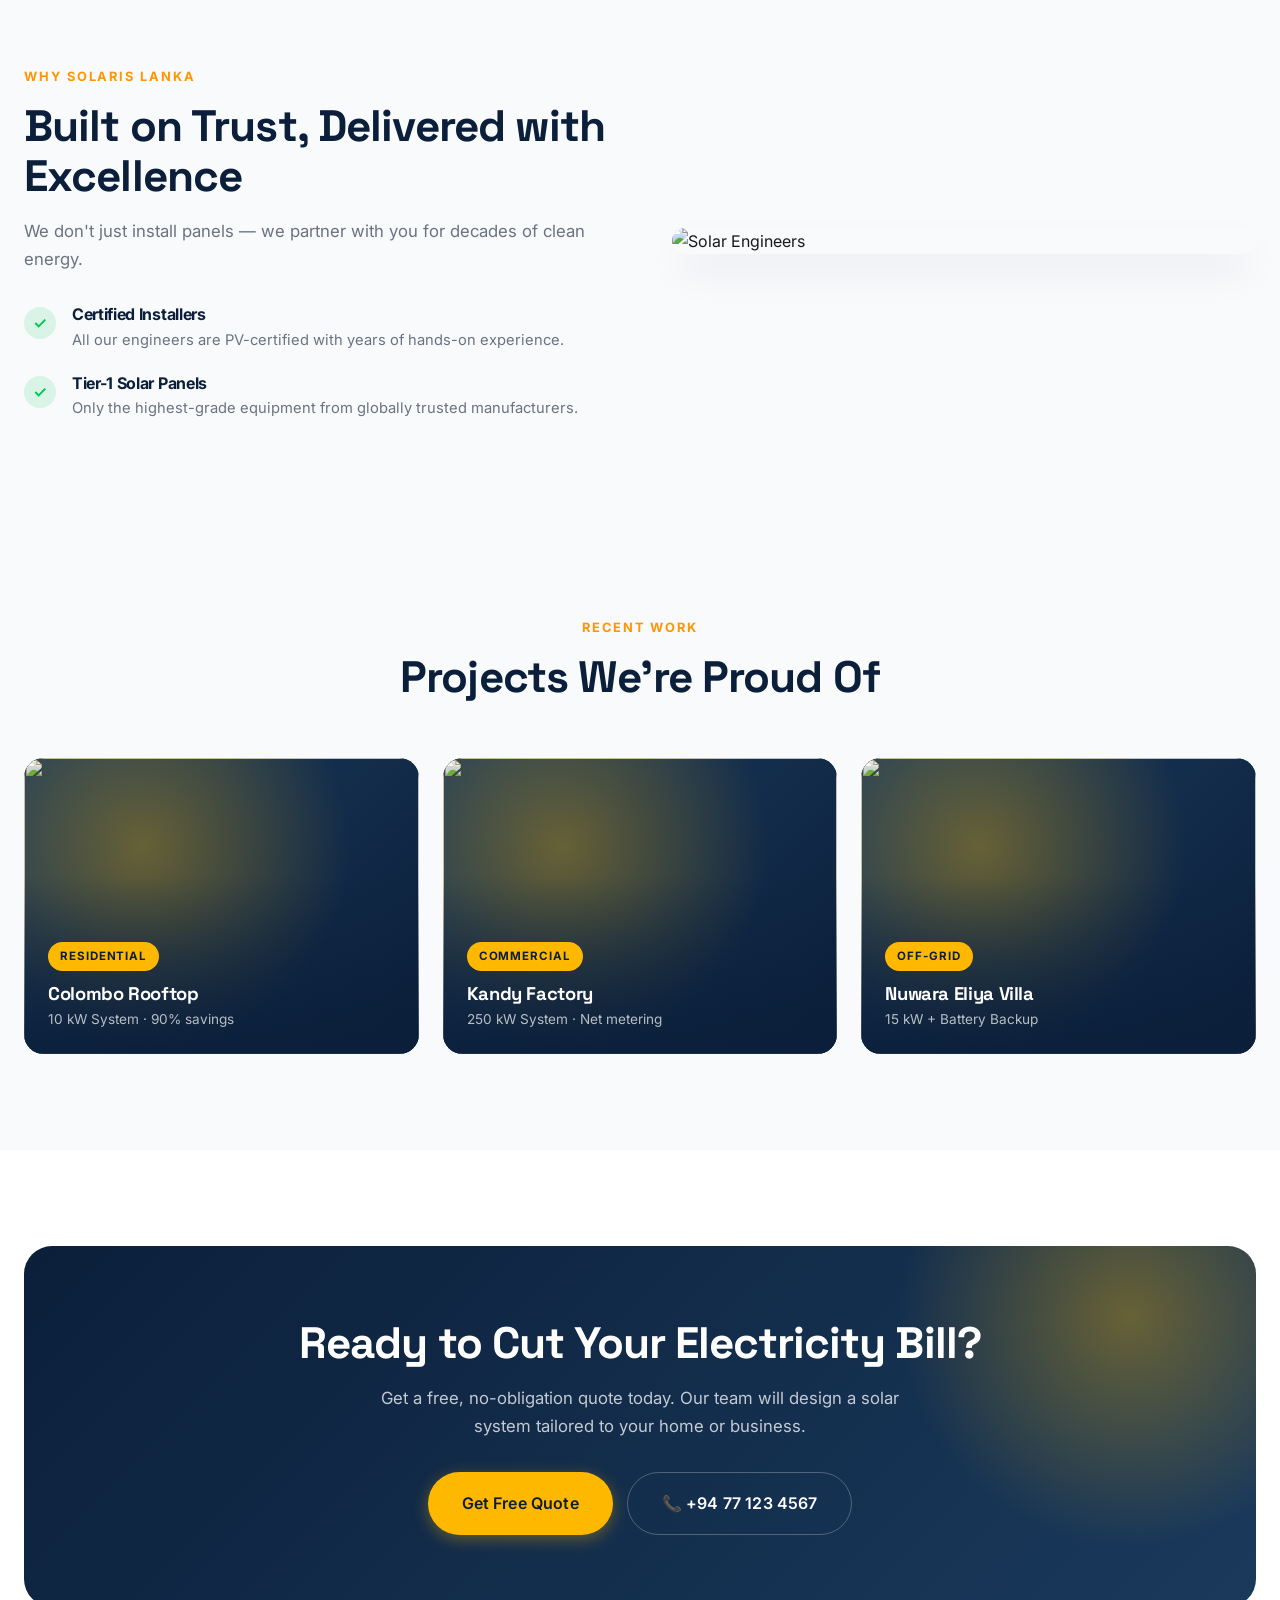
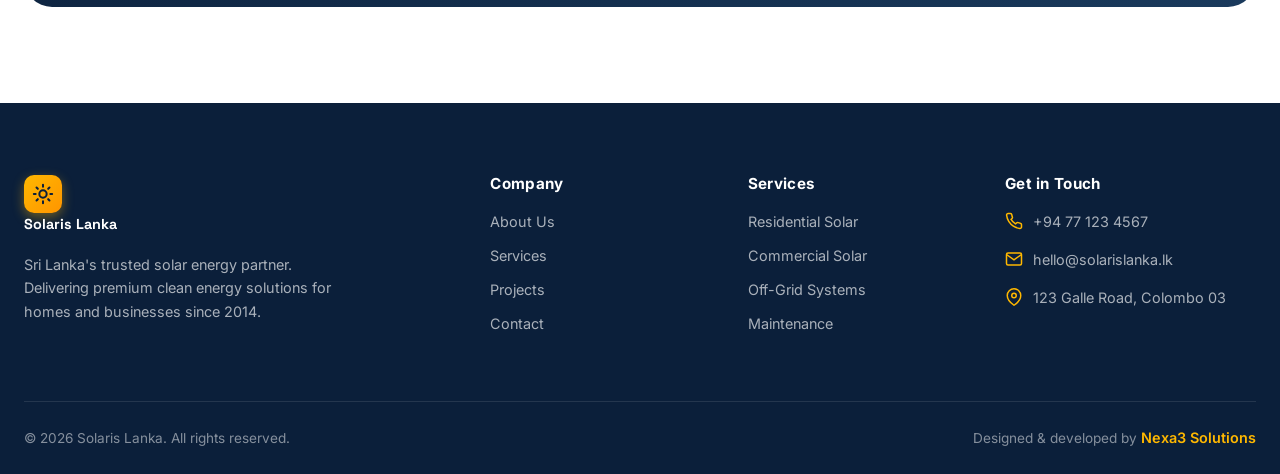
==== commit 5e903336: "Added images full code" ====
--- a/index.html
+++ b/index.html
@@ -45,7 +45,6 @@
       </div>
     </div>
     <div class="hero-visual">
-      <!-- පින්තූරය මෙතන -->
       <img src="https://images.unsplash.com/photo-1509391366360-2e959784a276?q=80&w=1000&auto=format&fit=crop" 
            alt="Solar Panels" 
            style="width:100%; height:100%; object-fit:cover; border-radius:28px; box-shadow:0 40px 80px -20px rgba(11,31,58,.5); position:relative; z-index:1;">
@@ -123,7 +122,6 @@
       </div>
     </div>
     <div class="reveal">
-      <!-- පින්තූරය මෙතන -->
       <img src="https://images.unsplash.com/photo-1611365892117-00d770df7eef?q=80&w=800&auto=format&fit=crop" 
            alt="Solar Engineers" 
            style="width:100%; height:100%; object-fit:cover; border-radius:28px; box-shadow:0 20px 40px -8px rgba(11,31,58,.15);">
@@ -140,19 +138,19 @@
     <div class="grid-3">
       <a href="projects.html" class="project-card reveal">
         <div class="project-img">
-          <img src="https://images.unsplash.com/photo-1592833159155-c62df1b65634?q=80&w=800&auto=format&fit=crop" style="width:100%; height:100%; object-fit:cover;">
+          <img src="https://images.unsplash.com/photo-1592833159155-c62df1b65634?q=80&w=800&auto=format&fit=crop" style="width:100%; height:100%; object-fit:cover; position:absolute; inset:0;">
         </div>
         <div class="project-overlay"><span class="project-tag">Residential</span><h3>Colombo Rooftop</h3><p>10 kW System · 90% savings</p></div>
       </a>
       <a href="projects.html" class="project-card reveal">
         <div class="project-img">
-          <img src="https://images.unsplash.com/photo-1613665813446-82a78c468a1d?q=80&w=800&auto=format&fit=crop" style="width:100%; height:100%; object-fit:cover;">
+          <img src="https://images.unsplash.com/photo-1613665813446-82a78c468a1d?q=80&w=800&auto=format&fit=crop" style="width:100%; height:100%; object-fit:cover; position:absolute; inset:0;">
         </div>
         <div class="project-overlay"><span class="project-tag">Commercial</span><h3>Kandy Factory</h3><p>250 kW System · Net metering</p></div>
       </a>
       <a href="projects.html" class="project-card reveal">
         <div class="project-img">
-          <img src="https://images.unsplash.com/photo-1548613053-22087dd8edb8?q=80&w=800&auto=format&fit=crop" style="width:100%; height:100%; object-fit:cover;">
+          <img src="https://images.unsplash.com/photo-1548613053-22087dd8edb8?q=80&w=800&auto=format&fit=crop" style="width:100%; height:100%; object-fit:cover; position:absolute; inset:0;">
         </div>
         <div class="project-overlay"><span class="project-tag">Off-Grid</span><h3>Nuwara Eliya Villa</h3><p>15 kW + Battery Backup</p></div>
       </a>
@@ -207,7 +205,7 @@
       </div>
     </div>
     <div class="footer-bottom">
-      <div>© 2025 Solaris Lanka. All rights reserved.</div>
+      <div>© 2026 Solaris Lanka. All rights reserved.</div>
       <div>Designed & developed by <a href="#" target="_blank" rel="noopener">Nexa3 Solutions</a></div>
     </div>
   </div>
